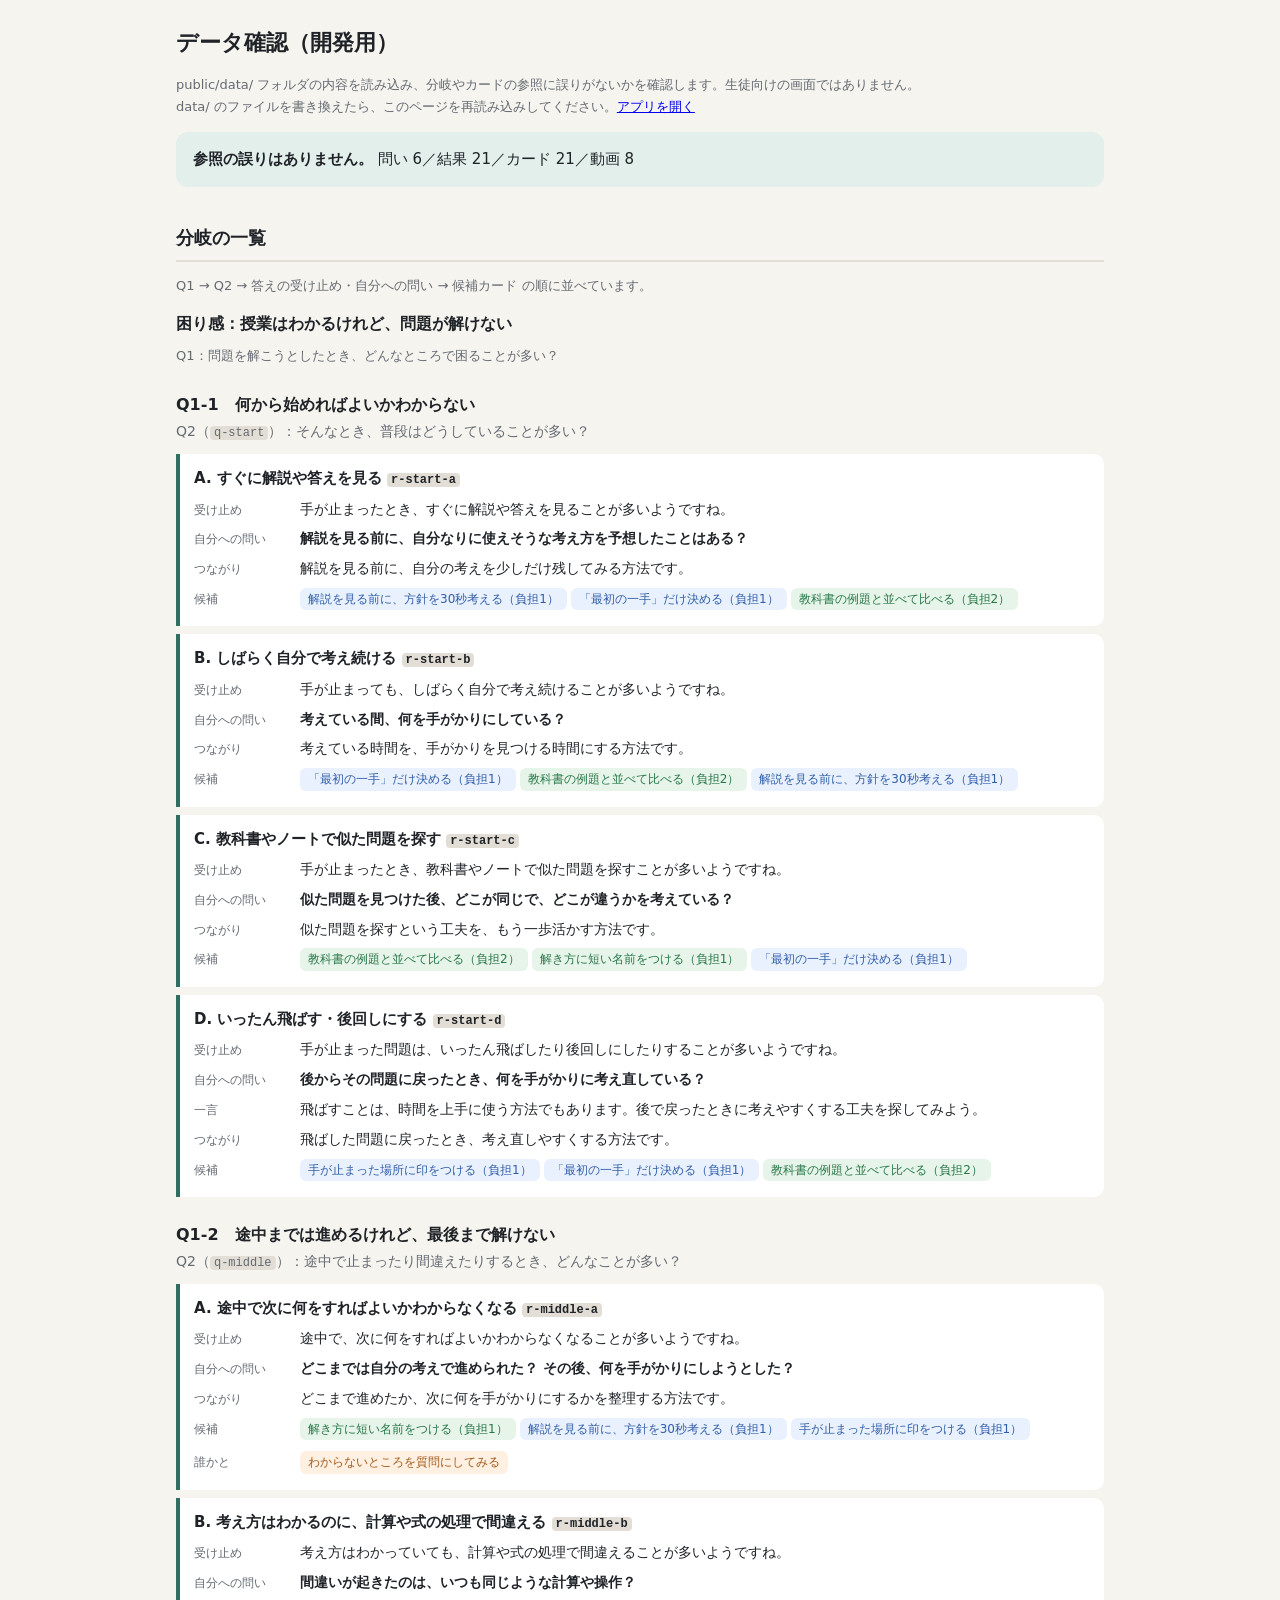
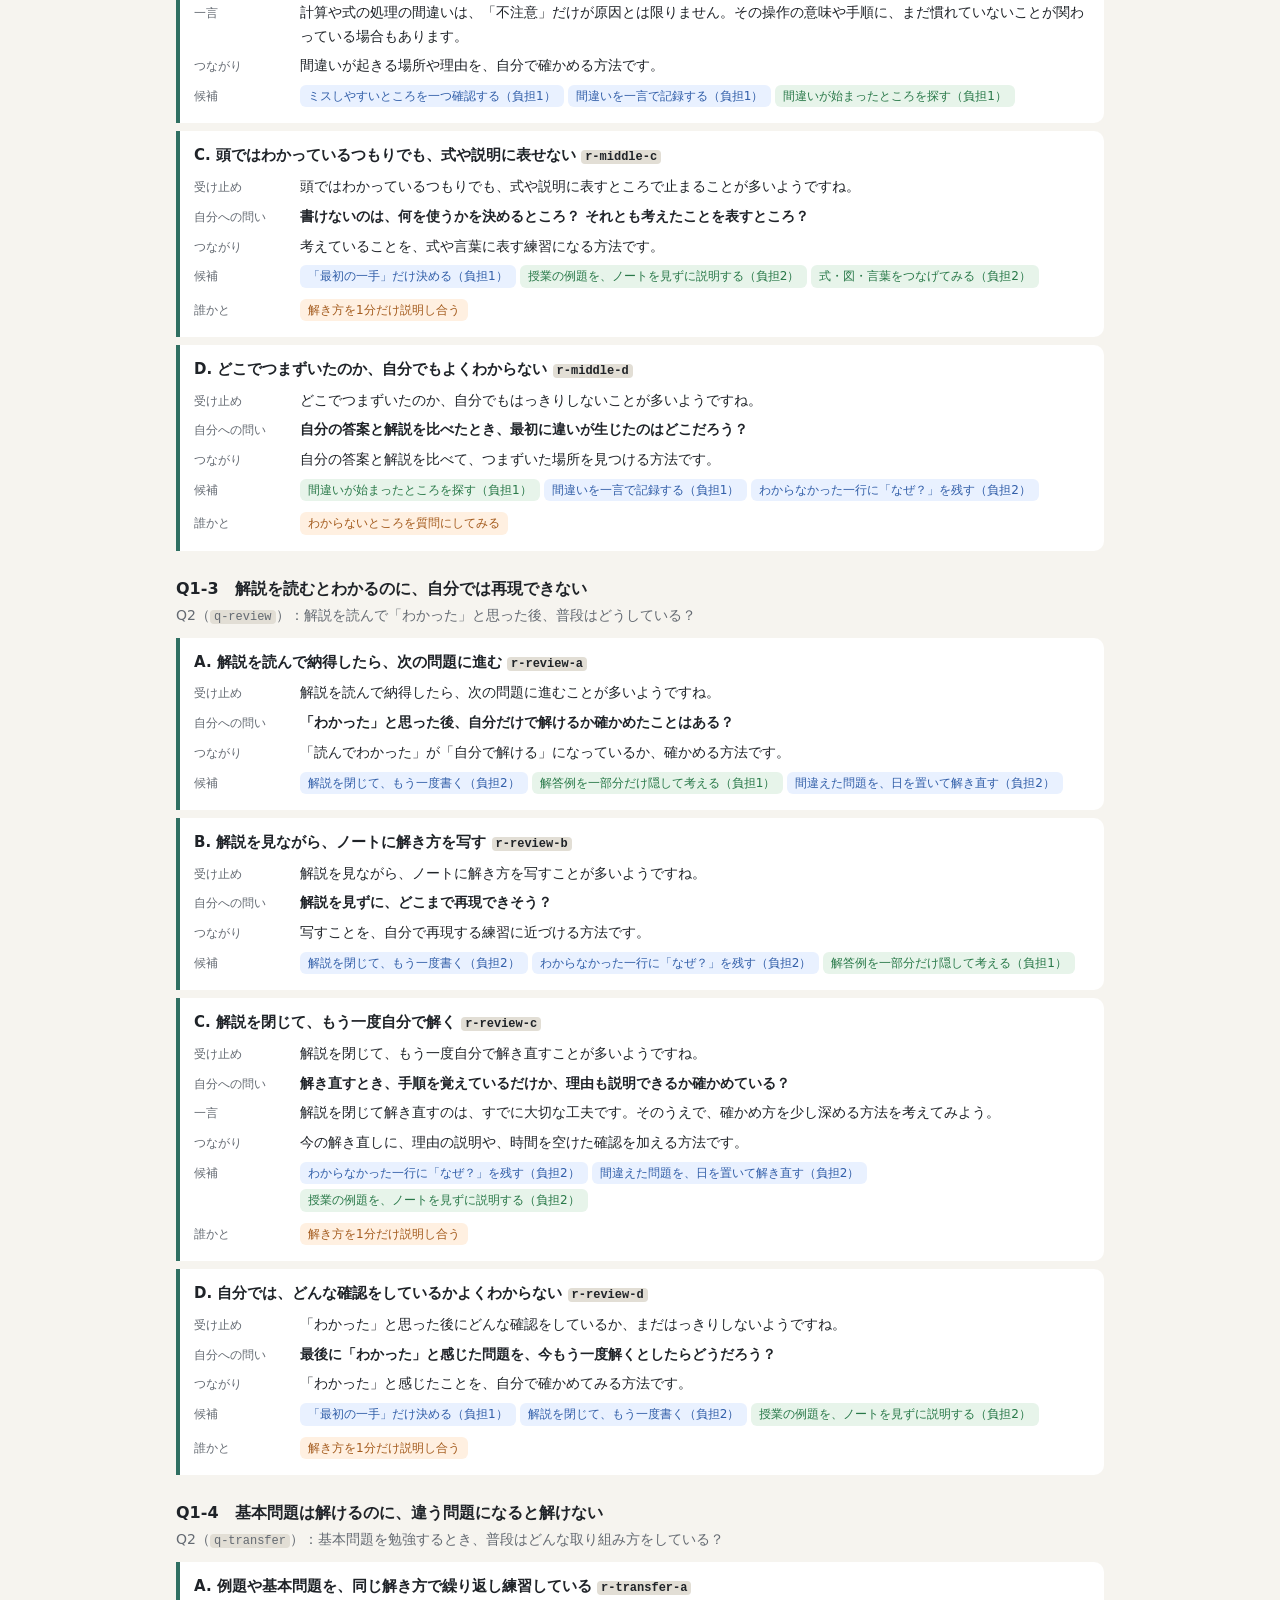
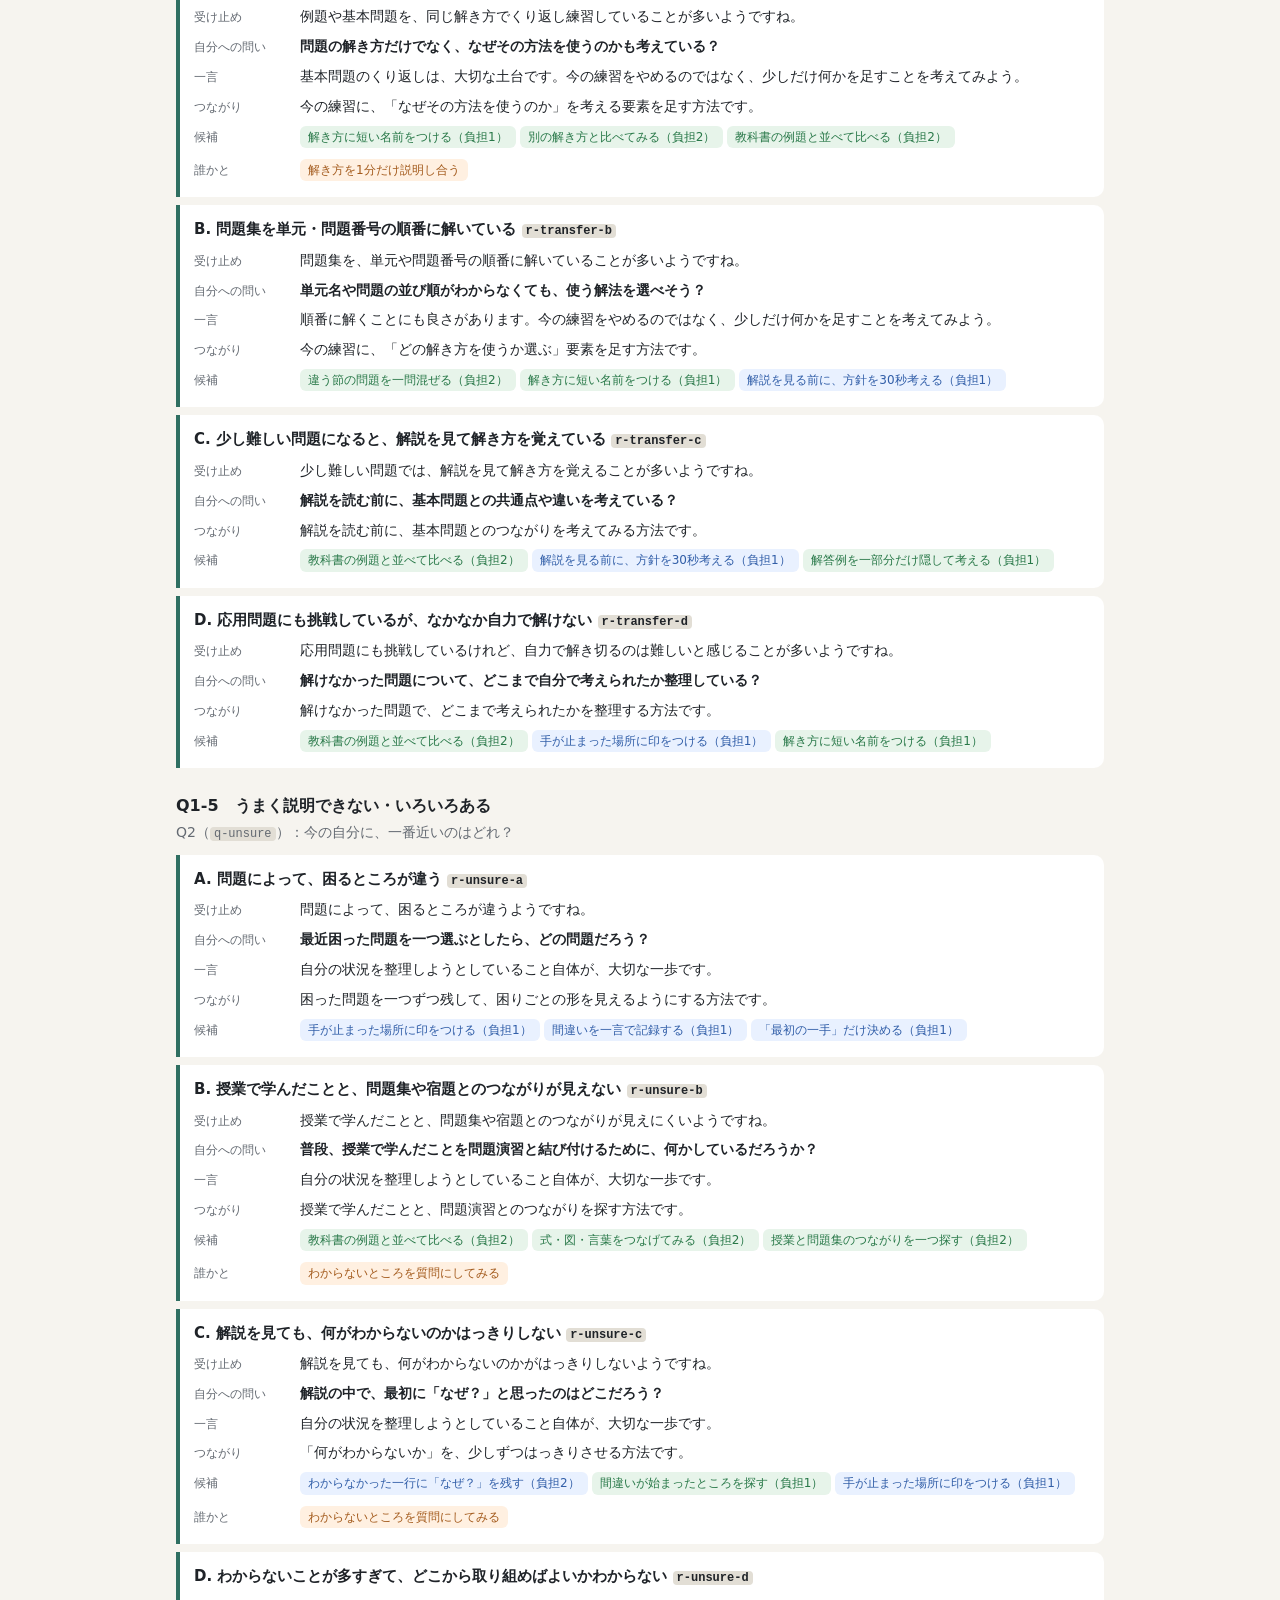
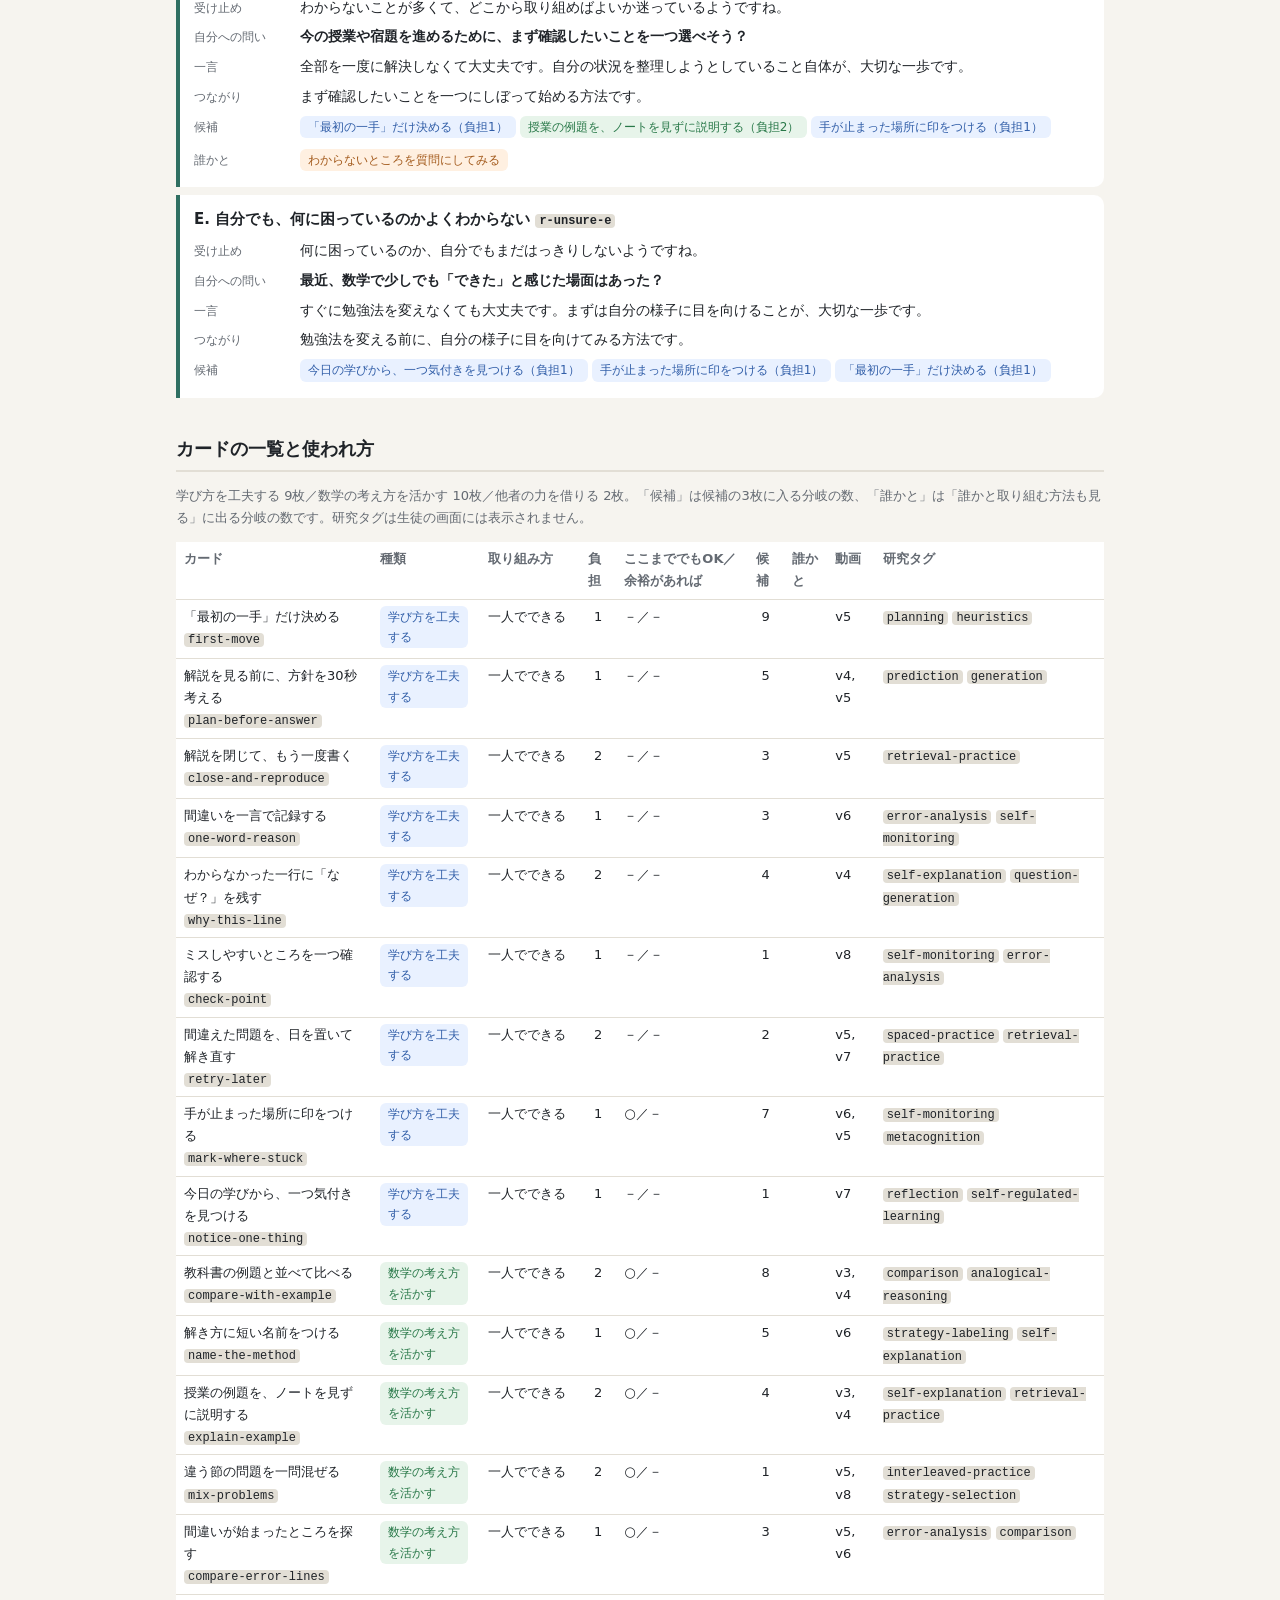
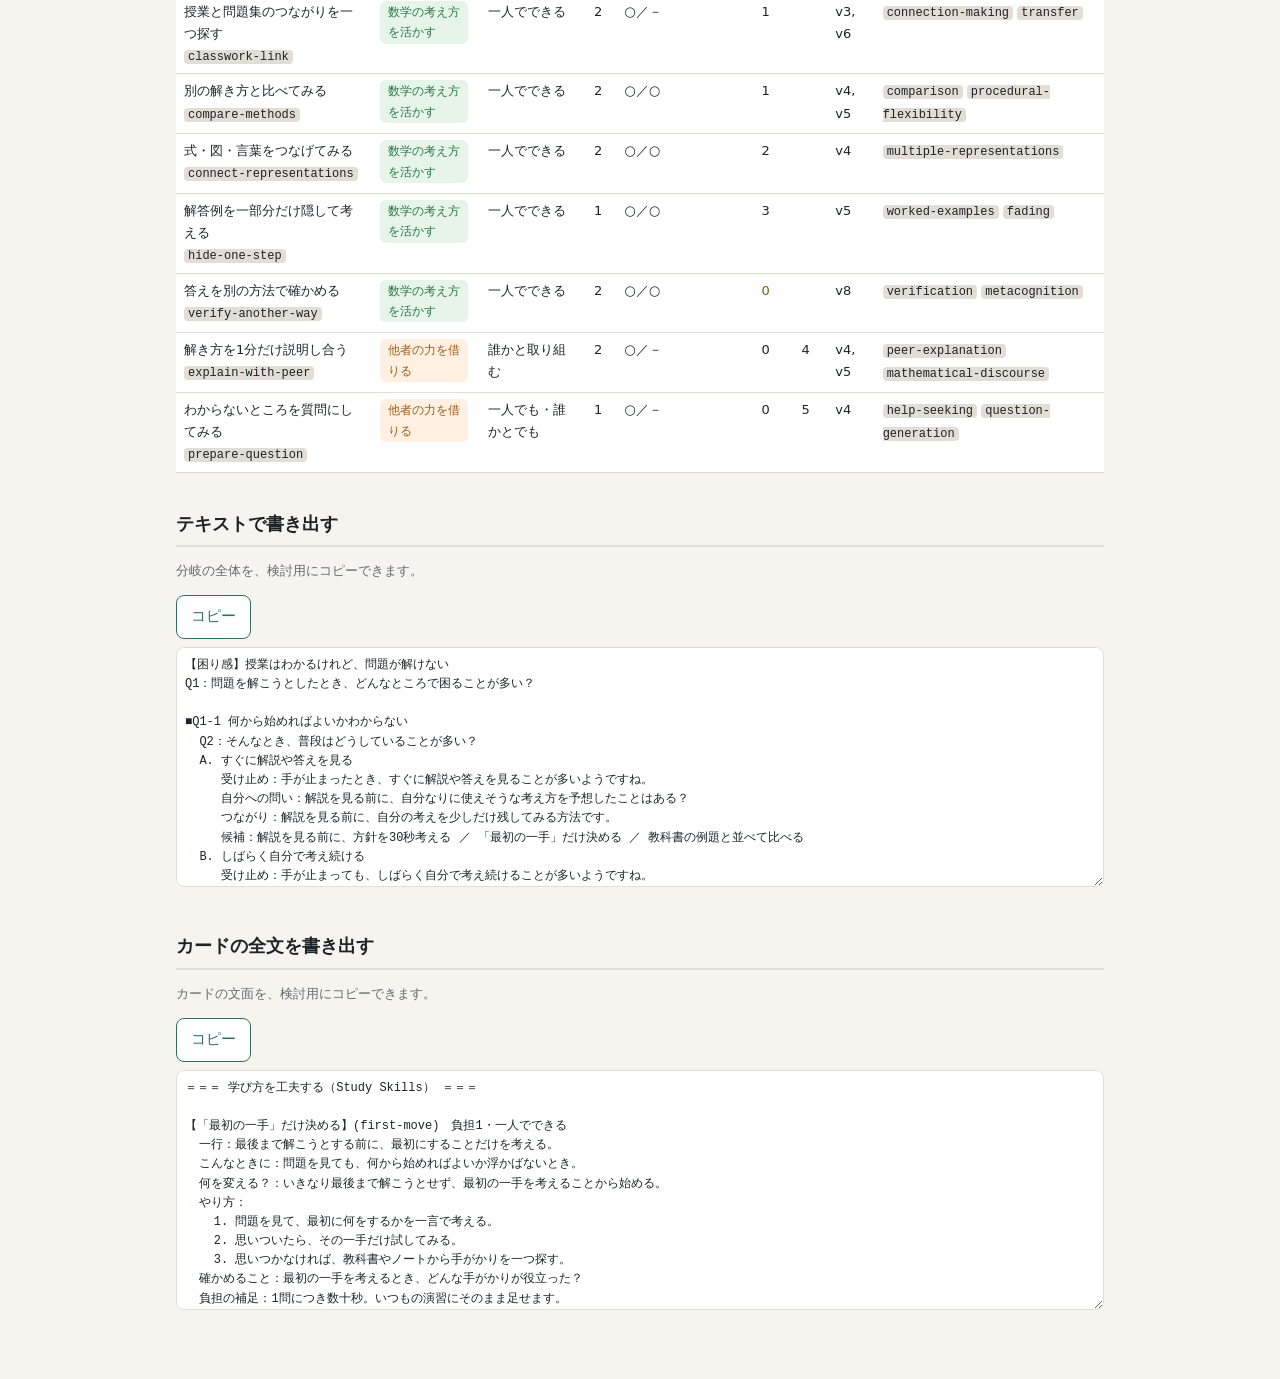
==== dev/check.html @ 9408d088 "Add files via upload" ====
<!doctype html>
<html lang="ja">
<head>
  <meta charset="utf-8">
  <meta name="viewport" content="width=device-width, initial-scale=1">
  <meta name="robots" content="noindex">
  <title>データ確認（開発用）</title>
  <style>
    :root { --bg:#f6f4ef; --surface:#fff; --ink:#1f2328; --muted:#646a72; --line:#e2ded5; --accent:#2f6f62; --soft:#e2efea; --bad:#b3261e; --badsoft:#fbe9e7; --warn:#8a5a00; --warnsoft:#fff4d6; }
    @media (prefers-color-scheme: dark) { :root { --bg:#15171a; --surface:#1f2226; --ink:#eceef0; --muted:#a3a9b1; --line:#33383e; --accent:#7cc2b0; --soft:#23352f; --bad:#ff8a80; --badsoft:#3a1f1d; --warn:#ffcc66; --warnsoft:#3a3220; } }
    * { box-sizing: border-box; }
    body { margin:0; background:var(--bg); color:var(--ink); font-family:"Hiragino Sans","Noto Sans JP","Yu Gothic UI",Meiryo,system-ui,sans-serif; line-height:1.7; font-size:15px; }
    main { max-width: 960px; margin: 0 auto; padding: 24px 16px 64px; }
    h1 { font-size: 22px; margin: 0 0 4px; }
    h2 { font-size: 18px; margin: 36px 0 12px; padding-bottom: 6px; border-bottom: 2px solid var(--line); }
    h3 { font-size: 16px; margin: 0 0 8px; }
    .muted { color: var(--muted); font-size: 13px; }
    .box { background:var(--surface); border:1px solid var(--line); border-radius:12px; padding:14px 16px; }
    .box + .box { margin-top: 10px; }
    .ok { background:var(--soft); border-color:transparent; }
    .err { background:var(--badsoft); border-color:transparent; color:var(--bad); }
    .warn { background:var(--warnsoft); border-color:transparent; color:var(--warn); }
    ul.plain { margin:4px 0 0; padding-left: 1.2em; }
    .q1 { margin-top: 24px; }
    .q1 > .label { font-weight:700; font-size: 16px; }
    .q2text { margin: 2px 0 10px; color: var(--muted); font-size: 14px; }
    .branch { display:grid; grid-template-columns: 1fr; gap: 6px; padding: 12px 14px; border-left: 4px solid var(--accent); background:var(--surface); border-radius: 0 10px 10px 0; }
    .branch + .branch { margin-top: 8px; }
    .branch .opt { font-weight: 700; }
    .branch .row { display:flex; gap:10px; font-size:14px; }
    .branch .k { flex:none; width: 6.5em; color: var(--muted); font-size: 12px; padding-top: 2px; }
    .chip { display:inline-block; font-size:12px; padding:1px 8px; margin:0 4px 4px 0; border-radius:6px; background:var(--soft); color:var(--accent); }
    .chip.bad { background:var(--badsoft); color:var(--bad); }
    .chip.cat-study { background:#E9F1FF; color:#315EA8; } .chip.cat-math { background:#E7F4EA; color:#287848; } .chip.cat-others { background:#FFF0E1; color:#A35A1C; }
    @media (prefers-color-scheme: dark) { .chip.cat-study { background:#1E2733; color:#8FB6F2; } .chip.cat-math { background:#1C2B22; color:#86CFA0; } .chip.cat-others { background:#33261B; color:#EFAA6E; } }
    code { font-size: 12px; background: var(--line); padding: 0 4px; border-radius: 4px; }
    table { width:100%; border-collapse: collapse; font-size: 13px; background:var(--surface); }
    th, td { border-bottom:1px solid var(--line); padding:6px 8px; text-align:left; vertical-align: top; }
    th { color: var(--muted); font-weight: 700; }
    td.n { text-align: center; }
    button { font: inherit; padding: 8px 14px; border-radius: 8px; border: 1px solid var(--accent); background: var(--surface); color: var(--accent); cursor: pointer; }
    textarea { width:100%; height: 240px; font: 12px/1.6 ui-monospace, Menlo, monospace; margin-top: 8px; background:var(--surface); color:var(--ink); border:1px solid var(--line); border-radius:8px; padding:8px; }
    @media (min-width: 720px) { .branch .k { width: 8em; } }
  </style>
</head>
<body>
<main>
  <h1>データ確認（開発用）</h1>
  <p class="muted">public/data/ フォルダの内容を読み込み、分岐やカードの参照に誤りがないかを確認します。生徒向けの画面ではありません。<br>
  data/ のファイルを書き換えたら、このページを再読み込みしてください。<a href="../public/">アプリを開く</a></p>

  <div id="out"><div class="box err">データを読み込めませんでした。data/ のファイルに書き間違い（カンマや " の抜けなど）がある可能性があります。</div></div>
</main>

<script>
  // データの書き間違いでスクリプトが止まったときに、どのファイルかを表示する
  window.__loadErrors = [];
  window.addEventListener("error", e => { window.__loadErrors.push((e.filename || "").split("/").pop() + " の " + e.lineno + " 行目付近：" + e.message); });
</script>
<script src="../public/data/config.js"></script>
<script src="../public/data/videos.js"></script>
<script src="../public/data/cards.js"></script>
<script src="../public/data/navi.js"></script>
<script src="../public/data/reflect.js"></script>
<script>
(function () {
  const out = document.getElementById("out");
  const esc = s => String(s == null ? "" : s).replace(/[&<>"']/g, c => ({ "&":"&amp;","<":"&lt;",">":"&gt;",'"':"&quot;","'":"&#39;" }[c]));

  const files = [["config.js", "APP_CONFIG"], ["videos.js", "VIDEOS"], ["cards.js", "CARDS"], ["navi.js", "NAVI"], ["reflect.js", "REFLECT"]];
  const missing = files.filter(([, g]) => !window[g]).map(([f]) => f);
  if (missing.length) {
    const detail = window.__loadErrors.filter(m => !/^ の 0 行目|Script error/.test(m));
    out.innerHTML = `<div class="box err"><b>データを読み込めませんでした。</b><ul class="plain">${
      missing.map(f => `<li>data/${esc(f)} に書き間違いがあります。</li>`).join("")}${
      detail.map(m => `<li>${esc(m)}</li>`).join("")}</ul>
      <p style="margin:8px 0 0">カンマ（,）や引用符（"）の抜け・重複がないか確認してください。</p></div>`;
    return;
  }

  const N = window.NAVI, C = window.CARDS, V = window.VIDEOS, CFG = window.APP_CONFIG || {};
  const CATS = CFG.categories || {}, MODES = CFG.modes || {};
  const cardIds = new Set(C.map(c => c.id));
  const videoIds = new Set(V.map(v => v.id));
  const cardById = id => C.find(c => c.id === id);
  const errors = [], warns = [];
  const used = {}, usedOthers = {};
  C.forEach(c => used[c.id] = 0);

  // カード
  const seen = new Set();
  const required = ["id", "type", "title", "catch", "when", "what", "steps", "burden", "burdenNote", "check"];
  C.forEach((c, i) => {
    if (seen.has(c.id)) errors.push(`cards.js：id「${c.id}」が重複しています。`);
    seen.add(c.id);
    required.forEach(k => { if (c[k] == null || c[k] === "" || (Array.isArray(c[k]) && !c[k].length)) errors.push(`cards.js：「${c.id || (i + 1) + "枚目"}」に ${k} がありません。`); });
    if (![1, 2, 3].includes(c.burden)) errors.push(`cards.js：「${c.id}」の burden は 1・2・3 のどれかにしてください。`);
    if (!["change", "start"].includes(c.type)) errors.push(`cards.js：「${c.id}」の type は "change" か "start" にしてください。`);
    (c.videos || []).forEach(v => { if (!videoIds.has(v)) errors.push(`cards.js：「${c.id}」の動画「${v}」が videos.js にありません。`); });
    if (c.category == null) warns.push(`cards.js：「${c.id}」に category がありません（種類の色・アイコンなしで表示されます）。`);
    else if (!CATS[c.category]) errors.push(`cards.js：「${c.id}」の category「${c.category}」は、"${Object.keys(CATS).join('" / "')}" のどれかにしてください。`);
    if (c.mode != null && !MODES[c.mode]) errors.push(`cards.js：「${c.id}」の mode「${c.mode}」は、"${Object.keys(MODES).join('" / "')}" のどれかにしてください。`);
    if (c.category === "math" && !c.easyStart) warns.push(`cards.js：「${c.id}」（数学の考え方を活かす）に easyStart（ここまででもOK）がありません。`);
    if (c.category === "others" && c.mode === "solo") warns.push(`cards.js：「${c.id}」は「他者の力を借りる」ですが、mode が "solo" です。`);
    if (c.researchTags != null && !Array.isArray(c.researchTags)) errors.push(`cards.js：「${c.id}」の researchTags は ["...", "..."] の形で書いてください。`);
  });

  // 困り感・問い・結果
  N.concerns.forEach(c => {
    if (c.available && !N.questions[c.start]) errors.push(`navi.js：困り感「${c.label}」の start「${c.start}」という問いがありません。`);
  });
  const reached = new Set();
  Object.entries(N.questions).forEach(([qid, q]) => {
    if (!q.text) errors.push(`navi.js：問い「${qid}」に text がありません。`);
    q.options.forEach((o, i) => {
      if (!o.goto && !o.result) errors.push(`navi.js：問い「${qid}」の${i + 1}番目の選択肢に goto も result もありません。`);
      if (o.goto && !N.questions[o.goto]) errors.push(`navi.js：問い「${qid}」の「${o.label}」の行き先「${o.goto}」という問いがありません。`);
      if (o.result && !N.results[o.result]) errors.push(`navi.js：問い「${qid}」の「${o.label}」の結果「${o.result}」がありません。`);
      if (o.goto) reached.add("q:" + o.goto);
      if (o.result) reached.add("r:" + o.result);
    });
  });
  Object.entries(N.results).forEach(([rid, r]) => {
    if (!r.ask) errors.push(`navi.js：結果「${rid}」に自分への問い（ask）がありません。`);
    if (!r.echo) warns.push(`navi.js：結果「${rid}」に echo がありません（選んだ答えがそのまま表示されます）。`);
    const ids = (r.cards || []).map(c => typeof c === "string" ? c : c && c.id);
    if (ids.length < 2 || ids.length > 3) warns.push(`navi.js：結果「${rid}」の候補カードが ${ids.length} 枚です（2〜3枚を想定）。`);
    if (new Set(ids).size !== ids.length) warns.push(`navi.js：結果「${rid}」で同じカードが重複しています。`);
    ids.forEach(id => {
      if (!cardIds.has(id)) errors.push(`navi.js：結果「${rid}」のカード「${id}」が cards.js にありません。`);
      else { used[id]++; if (cardById(id).mode === "withOthers") warns.push(`navi.js：結果「${rid}」の候補に「誰かと取り組む」カード「${id}」があります（others に書くことを想定）。`); }
    });
    (r.others || []).forEach(id => {
      if (!cardIds.has(id)) errors.push(`navi.js：結果「${rid}」の others「${id}」が cards.js にありません。`);
      else { usedOthers[id] = (usedOthers[id] || 0) + 1; if (ids.includes(id)) warns.push(`navi.js：結果「${rid}」で「${id}」が cards と others の両方にあります。`); }
    });
    if (!reached.has("r:" + rid)) warns.push(`navi.js：結果「${rid}」は、どの選択肢からも使われていません。`);
  });
  Object.keys(N.questions).forEach(qid => {
    const isStart = N.concerns.some(c => c.start === qid);
    if (!isStart && !reached.has("q:" + qid)) warns.push(`navi.js：問い「${qid}」は、どこからも進めません。`);
  });

  // 表示
  let html = "";
  html += errors.length
    ? `<div class="box err"><b>修正が必要な点（${errors.length}件）</b><ul class="plain">${errors.map(e => `<li>${esc(e)}</li>`).join("")}</ul></div>`
    : `<div class="box ok"><b>参照の誤りはありません。</b> 問い ${Object.keys(N.questions).length}／結果 ${Object.keys(N.results).length}／カード ${C.length}／動画 ${V.length}</div>`;
  if (warns.length) html += `<div class="box warn"><b>確認したほうがよい点（${warns.length}件）</b><ul class="plain">${warns.map(e => `<li>${esc(e)}</li>`).join("")}</ul></div>`;

  // 分岐一覧
  html += `<h2>分岐の一覧</h2><p class="muted">Q1 → Q2 → 答えの受け止め・自分への問い → 候補カード の順に並べています。</p>`;
  N.concerns.filter(c => c.available).forEach(con => {
    const q1 = N.questions[con.start];
    if (!q1) return;
    html += `<h3>困り感：${esc(con.label)}</h3><div class="muted">Q1：${esc(q1.text)}</div>`;
    q1.options.forEach((o1, i1) => {
      const q2 = o1.goto ? N.questions[o1.goto] : null;
      html += `<div class="q1"><div class="label">Q1-${i1 + 1}　${esc(o1.label)}</div>`;
      if (q2) {
        html += `<div class="q2text">Q2（<code>${esc(o1.goto)}</code>）：${esc(q2.text)}</div>`;
        q2.options.forEach((o2, i2) => html += branchHtml(`${"ABCDEFGH"[i2]}. ${o2.label}`, o2.result));
      } else if (o1.result) {
        html += branchHtml("（Q1から直接）", o1.result);
      }
      html += `</div>`;
    });
  });

  function branchHtml(label, rid) {
    const r = N.results[rid];
    if (!r) return `<div class="branch"><div class="opt">${esc(label)}</div><div class="row"><span class="chip bad">結果「${esc(rid)}」なし</span></div></div>`;
    const ids = (r.cards || []).map(c => typeof c === "string" ? c : c && c.id);
    return `<div class="branch">
      <div class="opt">${esc(label)} <code>${esc(rid)}</code></div>
      <div class="row"><span class="k">受け止め</span><span>${esc(r.echo || "")}</span></div>
      <div class="row"><span class="k">自分への問い</span><span><b>${esc(r.ask || "")}</b></span></div>
      ${r.encourage ? `<div class="row"><span class="k">一言</span><span>${esc(r.encourage)}</span></div>` : ""}
      <div class="row"><span class="k">つながり</span><span>${esc(r.lead || "")}</span></div>
      <div class="row"><span class="k">候補</span><span>${ids.map(id => {
        const c = cardById(id);
        return c ? `<span class="chip cat-${esc(c.category || "")}">${esc(c.title)}（負担${c.burden}）</span>` : `<span class="chip bad">${esc(id)}：なし</span>`;
      }).join("")}</span></div>
      ${(r.others || []).length ? `<div class="row"><span class="k">誰かと</span><span>${r.others.map(id => {
        const c = cardById(id);
        return c ? `<span class="chip cat-${esc(c.category || "")}">${esc(c.title)}</span>` : `<span class="chip bad">${esc(id)}：なし</span>`;
      }).join("")}</span></div>` : ""}
    </div>`;
  }

  // カードの使われ方
  const counts = Object.keys(CATS).map(k => `${esc(CATS[k].label)} ${C.filter(c => c.category === k).length}枚`).join("／");
  html += `<h2>カードの一覧と使われ方</h2><p class="muted">${counts}。「候補」は候補の3枚に入る分岐の数、「誰かと」は「誰かと取り組む方法も見る」に出る分岐の数です。研究タグは生徒の画面には表示されません。</p>
    <div style="overflow-x:auto"><table><thead><tr><th>カード</th><th>種類</th><th>取り組み方</th><th>負担</th><th>ここまででもOK／余裕があれば</th><th>候補</th><th>誰かと</th><th>動画</th><th>研究タグ</th></tr></thead><tbody>${
      C.map(c => `<tr><td>${esc(c.title)}<br><code>${esc(c.id)}</code></td><td><span class="chip cat-${esc(c.category || "")}">${esc(CATS[c.category] ? CATS[c.category].label : "（なし）")}</span></td><td>${esc(MODES[c.mode] || "")}</td><td class="n">${c.burden}</td><td>${c.easyStart ? "○" : "－"}／${c.extension ? "○" : "－"}</td><td class="n">${used[c.id] || (usedOthers[c.id] ? 0 : `<span style="color:var(--warn)">0</span>`)}</td><td class="n">${usedOthers[c.id] || ""}</td><td>${(c.videos || []).map(v => esc(v)).join(", ")}</td><td>${(c.researchTags || []).map(t => `<code>${esc(t)}</code>`).join(" ")}</td></tr>`).join("")
    }</tbody></table></div>`;

  // テキスト書き出し（ChatGPT などに貼る用）
  let text = "";
  N.concerns.filter(c => c.available).forEach(con => {
    const q1 = N.questions[con.start]; if (!q1) return;
    text += `【困り感】${con.label}\nQ1：${q1.text}\n`;
    q1.options.forEach((o1, i1) => {
      const q2 = N.questions[o1.goto];
      text += `\n■Q1-${i1 + 1} ${o1.label}\n`;
      if (!q2) return;
      text += `  Q2：${q2.text}\n`;
      q2.options.forEach((o2, i2) => {
        const r = N.results[o2.result] || {};
        const ids = (r.cards || []).map(c => typeof c === "string" ? c : c && c.id);
        text += `  ${"ABCDEFGH"[i2]}. ${o2.label}\n     受け止め：${r.echo || ""}\n     自分への問い：${r.ask || ""}\n${r.encourage ? `     一言：${r.encourage}\n` : ""}     つながり：${r.lead || ""}\n     候補：${ids.map(id => (cardById(id) || { title: id + "（なし）" }).title).join(" ／ ")}\n${(r.others || []).length ? `     誰かと：${r.others.map(id => (cardById(id) || { title: id + "（なし）" }).title).join(" ／ ")}\n` : ""}`;
      });
    });
  });
  html += `<h2>テキストで書き出す</h2><p class="muted">分岐の全体を、検討用にコピーできます。</p>
    <button id="copy">コピー</button><textarea id="txt" readonly>${esc(text)}</textarea>`;

  // カードの全文（文面の検討用）
  let cardText = "";
  Object.keys(CATS).concat([""]).forEach(k => {
    const list = C.filter(c => (k ? c.category === k : !CATS[c.category]));
    if (!list.length) return;
    cardText += `\n＝＝＝ ${k ? CATS[k].label + "（" + CATS[k].en + "）" : "種類なし"} ＝＝＝\n`;
    list.forEach(c => {
      cardText += `\n【${c.title}】(${c.id})　負担${c.burden}・${MODES[c.mode] || ""}\n`
        + `  一行：${c.catch}\n  こんなときに：${c.when}\n  何を変える？：${c.what}\n`
        + `  やり方：\n${(c.steps || []).map((x, i) => `    ${i + 1}. ${x}`).join("\n")}\n`
        + (c.note ? `  補足：${c.note}\n` : "")
        + (c.easyStart ? `  ここまででもOK：${c.easyStart}\n` : "")
        + (c.extension ? `  余裕があれば：${c.extension}\n` : "")
        + `  確かめること：${c.check}\n  負担の補足：${c.burdenNote}\n`;
    });
  });
  html += `<h2>カードの全文を書き出す</h2><p class="muted">カードの文面を、検討用にコピーできます。</p>
    <button id="copy2">コピー</button><textarea id="txt2" readonly>${esc(cardText.trim())}</textarea>`;

  out.innerHTML = html;
  const copier = (btnId, taId) => document.getElementById(btnId).addEventListener("click", () => {
    const t = document.getElementById(taId); t.select();
    (navigator.clipboard ? navigator.clipboard.writeText(t.value) : Promise.reject()).then(
      () => document.getElementById(btnId).textContent = "コピーしました",
      () => { document.execCommand("copy"); document.getElementById(btnId).textContent = "コピーしました"; });
  });
  copier("copy", "txt");
  copier("copy2", "txt2");
})();
</script>
</body>
</html>
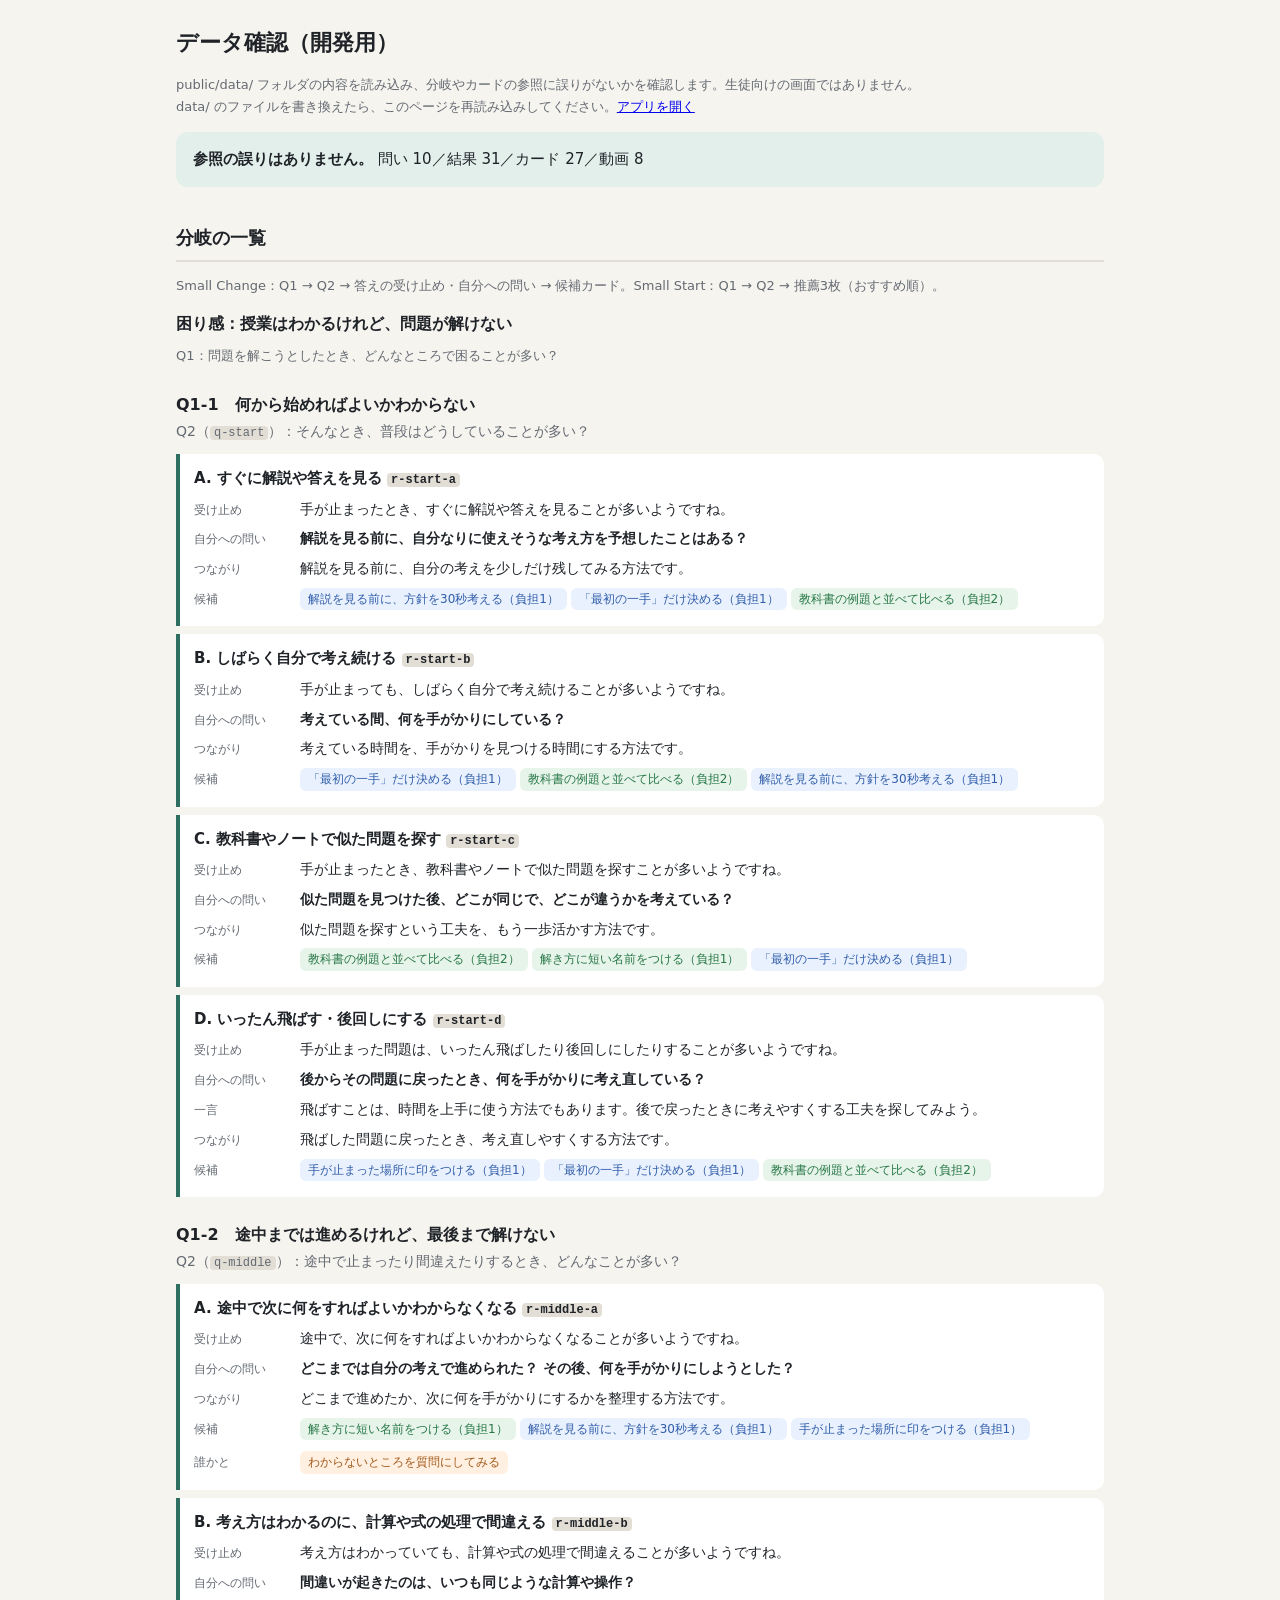
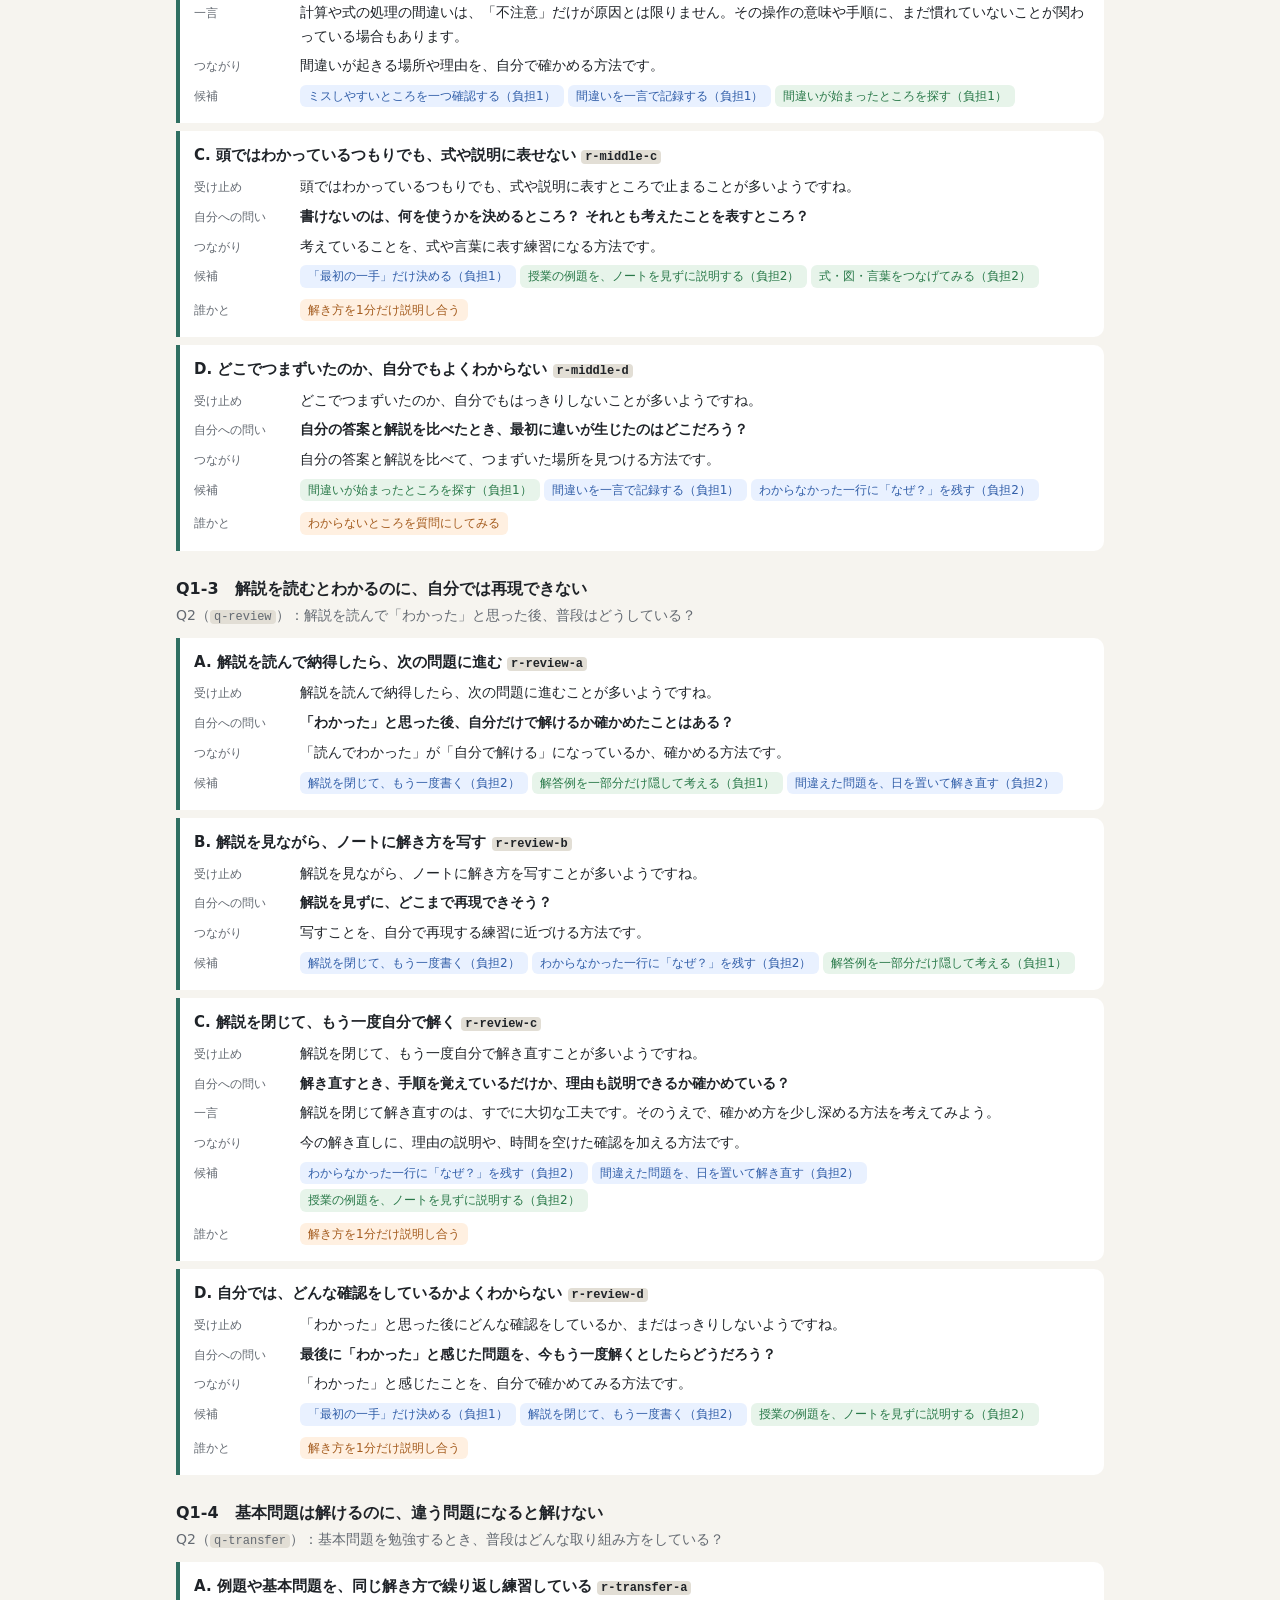
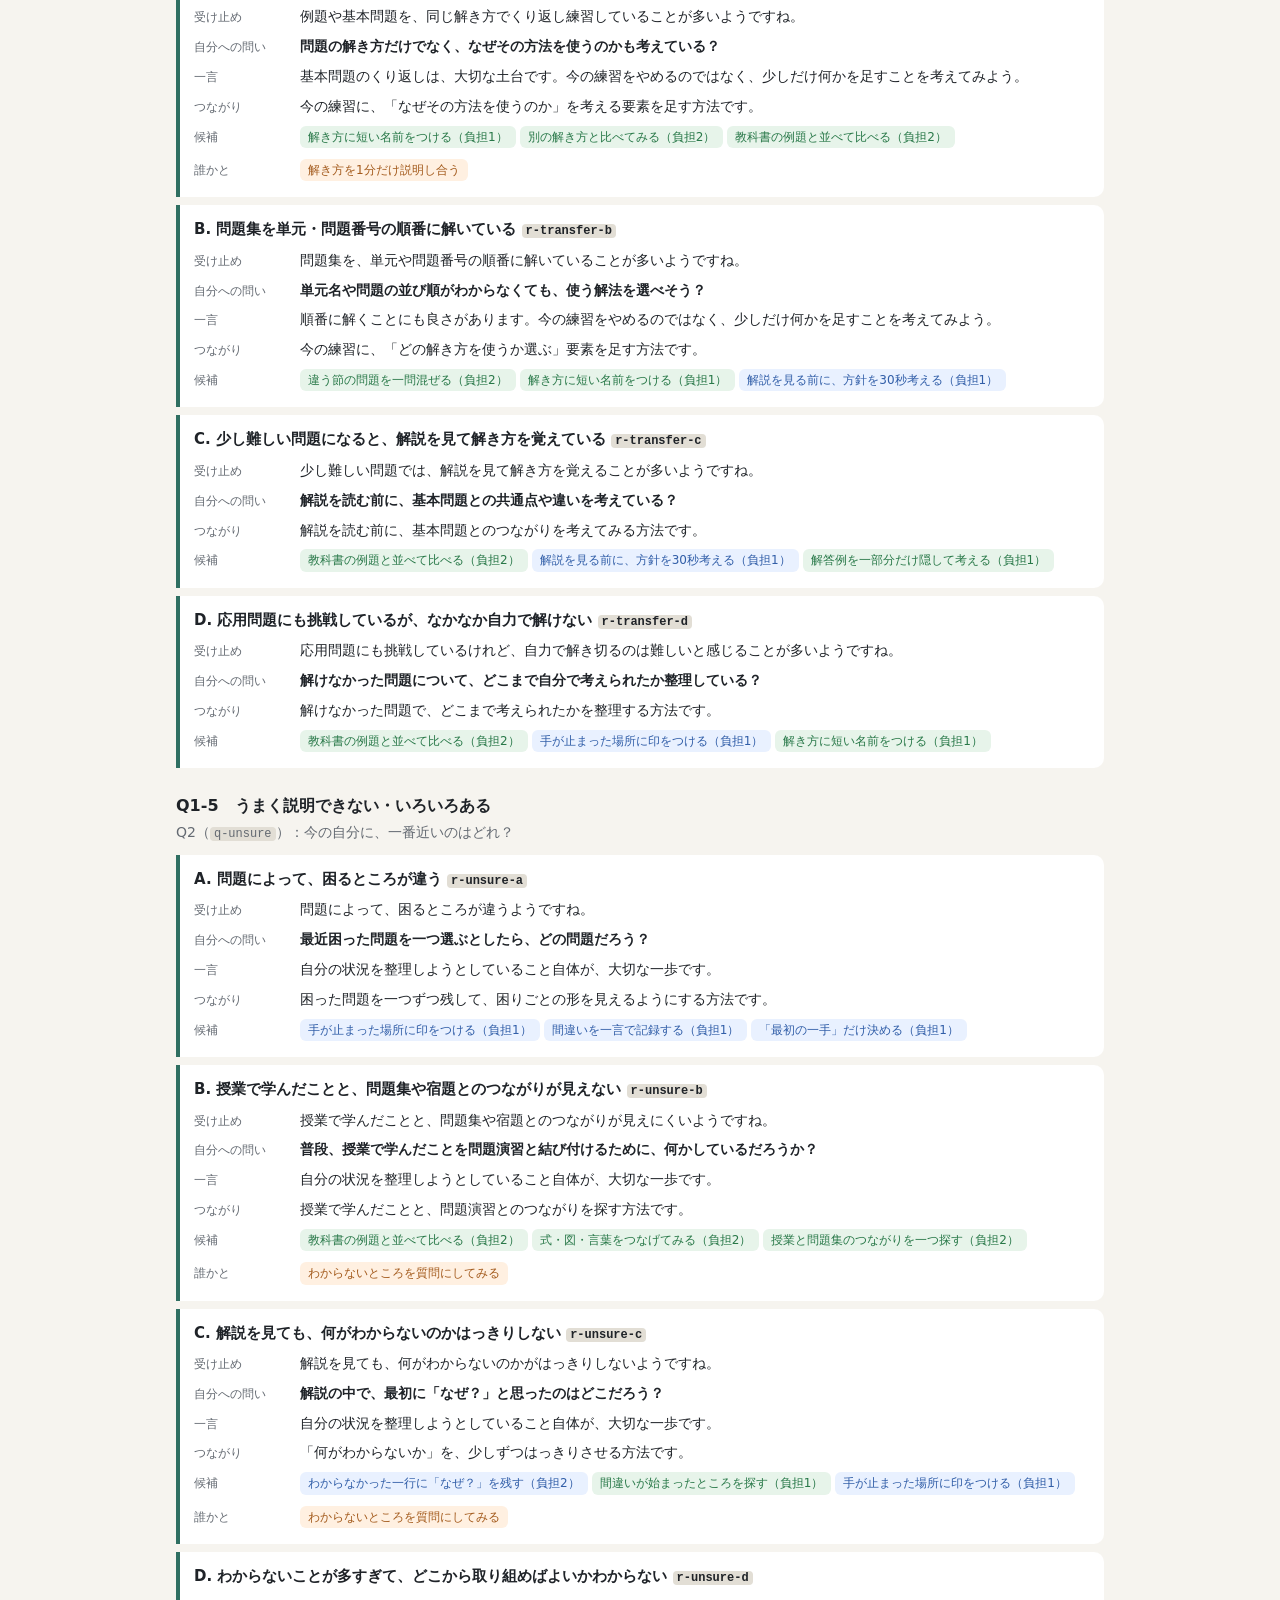
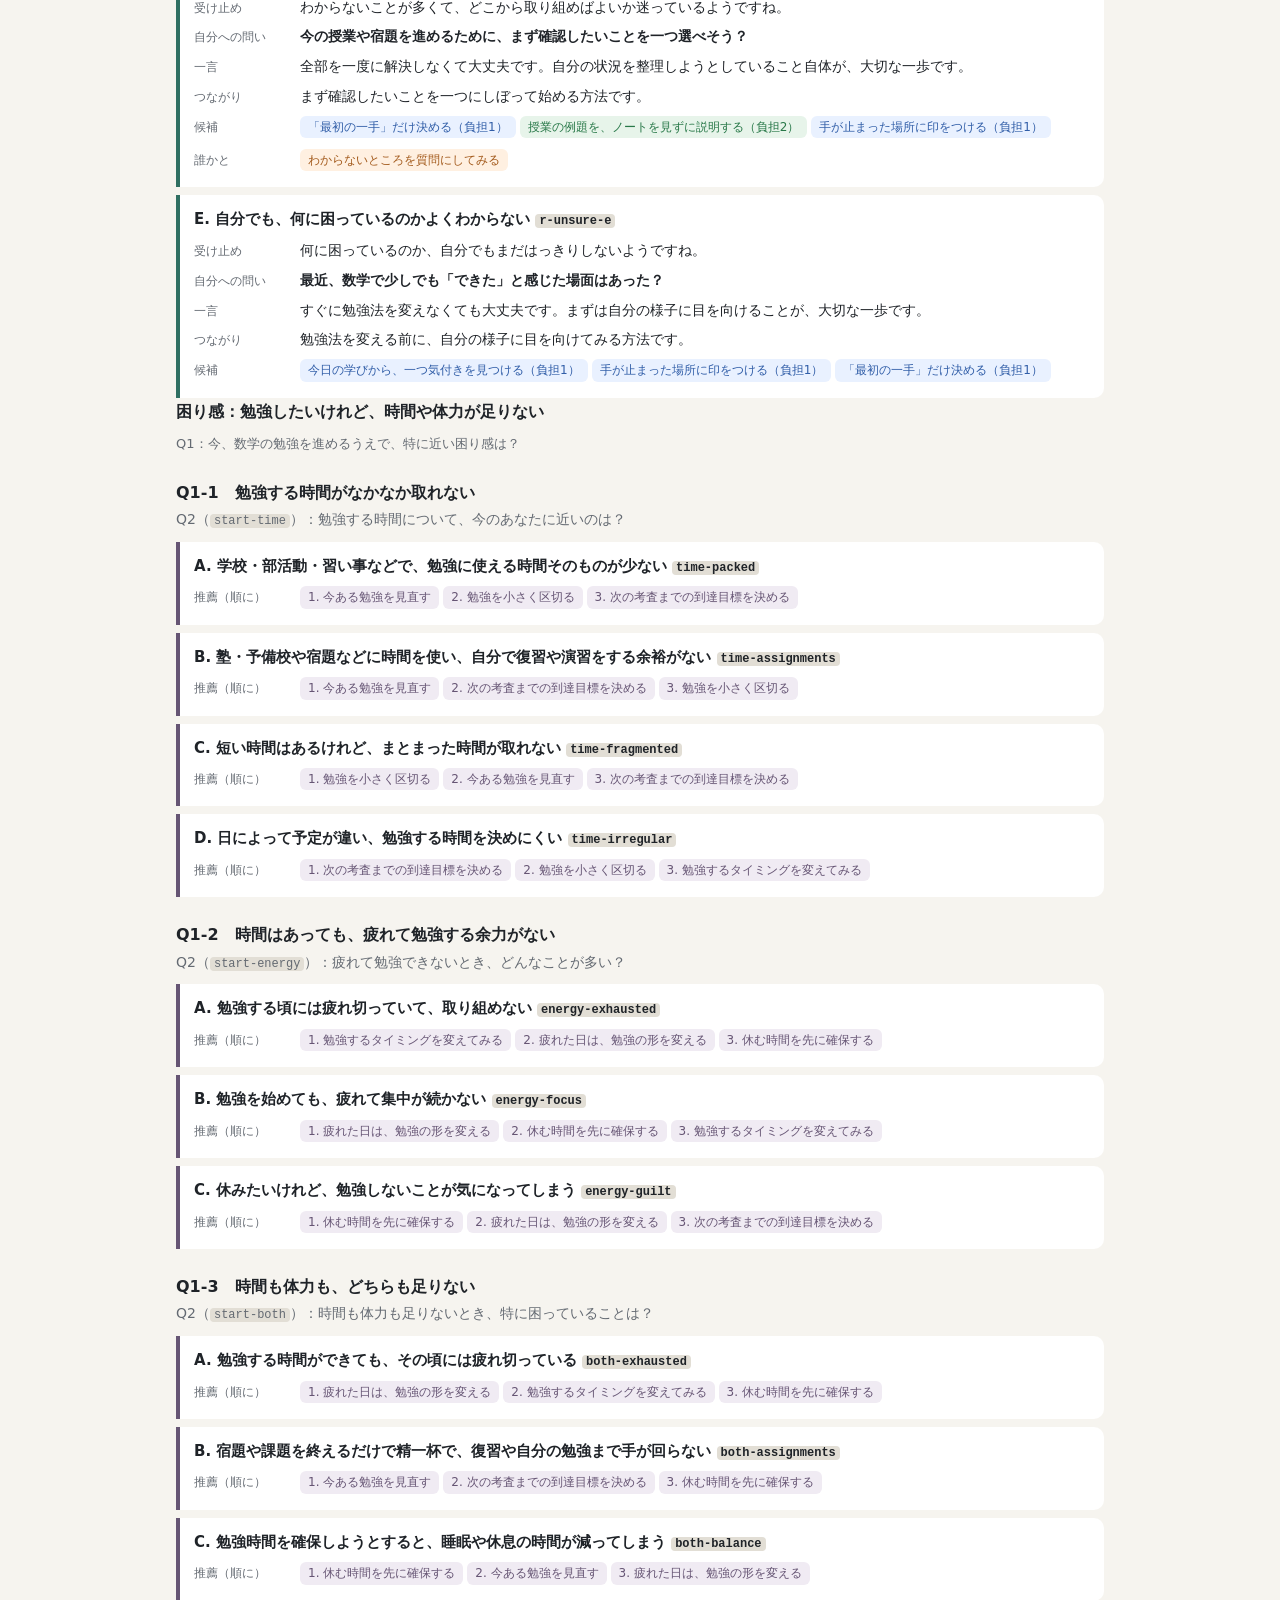
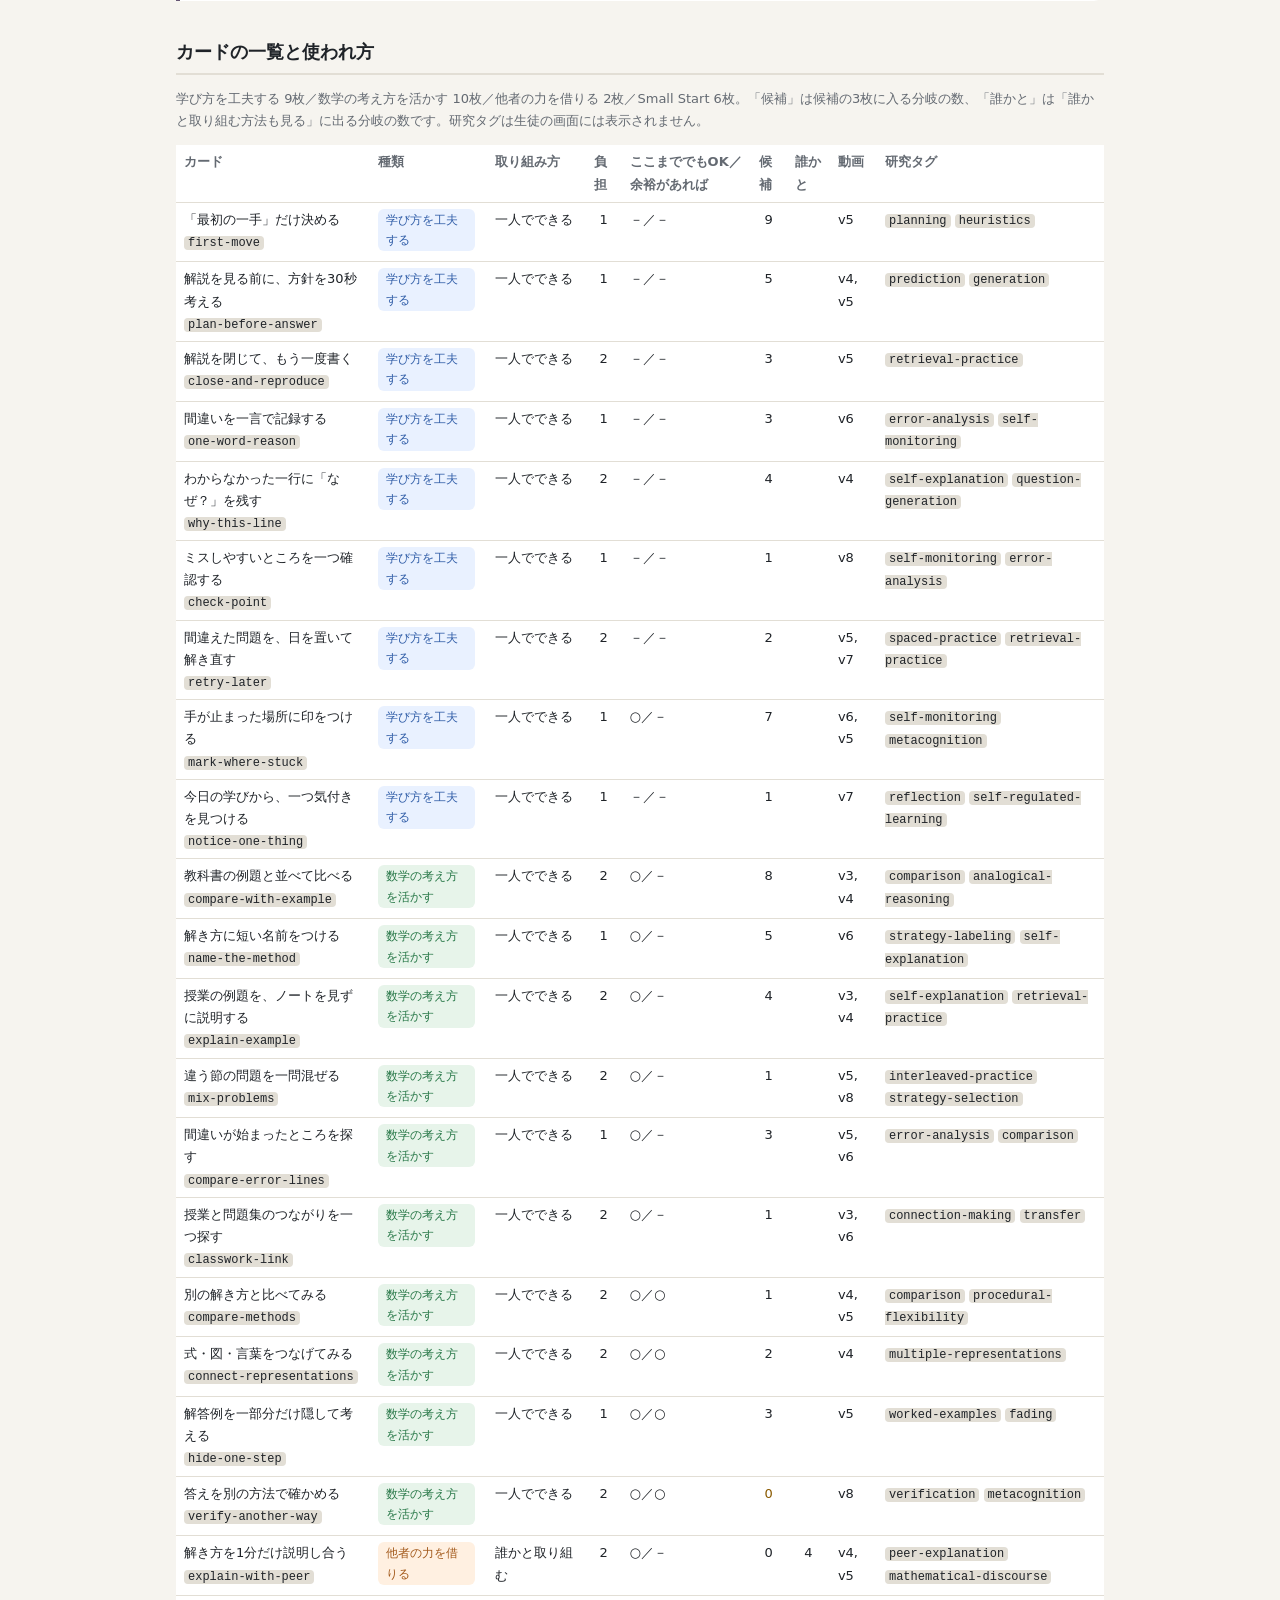
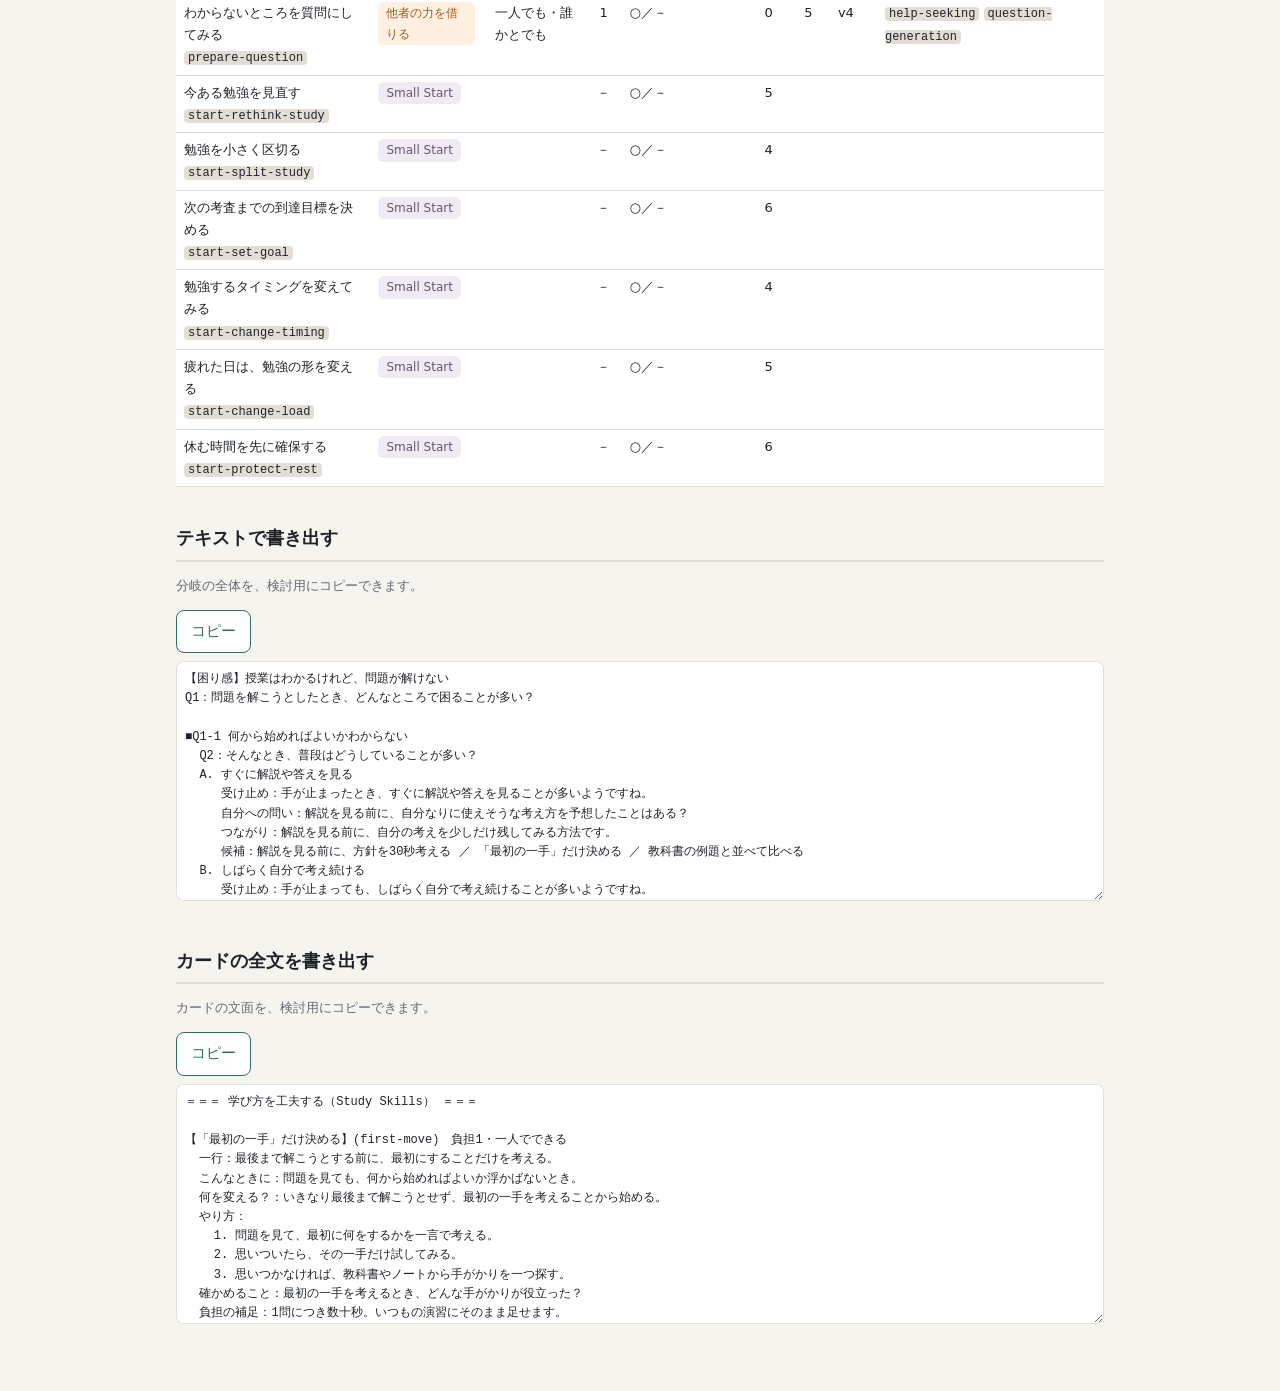
==== commit c194a4cf: "Add files via upload" ====
--- a/dev/check.html
+++ b/dev/check.html
@@ -31,6 +31,8 @@
     .branch .k { flex:none; width: 6.5em; color: var(--muted); font-size: 12px; padding-top: 2px; }
     .chip { display:inline-block; font-size:12px; padding:1px 8px; margin:0 4px 4px 0; border-radius:6px; background:var(--soft); color:var(--accent); }
     .chip.bad { background:var(--badsoft); color:var(--bad); }
+    .chip.cat-start { background:#F0EBF3; color:#665574; } .branch.start { border-left-color:#665574; }
+    @media (prefers-color-scheme: dark) { .chip.cat-start { background:#2F2836; color:#C9B6DA; } }
     .chip.cat-study { background:#E9F1FF; color:#315EA8; } .chip.cat-math { background:#E7F4EA; color:#287848; } .chip.cat-others { background:#FFF0E1; color:#A35A1C; }
     @media (prefers-color-scheme: dark) { .chip.cat-study { background:#1E2733; color:#8FB6F2; } .chip.cat-math { background:#1C2B22; color:#86CFA0; } .chip.cat-others { background:#33261B; color:#EFAA6E; } }
     code { font-size: 12px; background: var(--line); padding: 0 4px; border-radius: 4px; }
@@ -90,9 +92,16 @@
   // カード
   const seen = new Set();
   const required = ["id", "type", "title", "catch", "when", "what", "steps", "burden", "burdenNote", "check"];
+  const requiredStart = ["id", "type", "title", "catch", "when", "tryFirst", "easyStart", "rethink", "reflectQ"];
+  const isStartCard = c => c && c.type === "start";
   C.forEach((c, i) => {
     if (seen.has(c.id)) errors.push(`cards.js：id「${c.id}」が重複しています。`);
     seen.add(c.id);
+    if (isStartCard(c)) {   // Small Start カード
+      requiredStart.forEach(k => { if (c[k] == null || c[k] === "" || (Array.isArray(c[k]) && !c[k].length)) errors.push(`cards.js：Small Start「${c.id || (i + 1) + "枚目"}」に ${k} がありません。`); });
+      (c.videos || []).forEach(v => { if (!videoIds.has(v)) errors.push(`cards.js：「${c.id}」の動画「${v}」が videos.js にありません。`); });
+      return;
+    }
     required.forEach(k => { if (c[k] == null || c[k] === "" || (Array.isArray(c[k]) && !c[k].length)) errors.push(`cards.js：「${c.id || (i + 1) + "枚目"}」に ${k} がありません。`); });
     if (![1, 2, 3].includes(c.burden)) errors.push(`cards.js：「${c.id}」の burden は 1・2・3 のどれかにしてください。`);
     if (!["change", "start"].includes(c.type)) errors.push(`cards.js：「${c.id}」の type は "change" か "start" にしてください。`);
@@ -120,7 +129,24 @@
       if (o.result) reached.add("r:" + o.result);
     });
   });
+  // Small Start の分岐でたどり着く結果
+  const startResults = new Set();
+  N.concerns.filter(c => c.flow === "start" && c.available).forEach(con => {
+    const walk = (qid, depth) => { const q = N.questions[qid]; if (!q || depth > 5) return;
+      q.options.forEach(o => { if (o.result) startResults.add(o.result); if (o.goto) walk(o.goto, depth + 1); }); };
+    walk(con.start, 0);
+  });
   Object.entries(N.results).forEach(([rid, r]) => {
+    if (startResults.has(rid)) {
+      const ids = (r.cards || []).map(c => typeof c === "string" ? c : c && c.id);
+      if (ids.length !== 3) warns.push(`navi.js：Small Start の結果「${rid}」のカードが ${ids.length} 枚です（3枚を想定）。`);
+      if (new Set(ids).size !== ids.length) warns.push(`navi.js：結果「${rid}」で同じカードが重複しています。`);
+      ids.forEach(id => {
+        if (!cardIds.has(id)) errors.push(`navi.js：結果「${rid}」のカード「${id}」が cards.js にありません。`);
+        else { used[id]++; if (!isStartCard(cardById(id))) warns.push(`navi.js：Small Start の結果「${rid}」に Small Change のカード「${id}」があります。`); }
+      });
+      return;
+    }
     if (!r.ask) errors.push(`navi.js：結果「${rid}」に自分への問い（ask）がありません。`);
     if (!r.echo) warns.push(`navi.js：結果「${rid}」に echo がありません（選んだ答えがそのまま表示されます）。`);
     const ids = (r.cards || []).map(c => typeof c === "string" ? c : c && c.id);
@@ -128,7 +154,7 @@
     if (new Set(ids).size !== ids.length) warns.push(`navi.js：結果「${rid}」で同じカードが重複しています。`);
     ids.forEach(id => {
       if (!cardIds.has(id)) errors.push(`navi.js：結果「${rid}」のカード「${id}」が cards.js にありません。`);
-      else { used[id]++; if (cardById(id).mode === "withOthers") warns.push(`navi.js：結果「${rid}」の候補に「誰かと取り組む」カード「${id}」があります（others に書くことを想定）。`); }
+      else { used[id]++; if (isStartCard(cardById(id))) warns.push(`navi.js：Small Change の結果「${rid}」に Small Start のカード「${id}」があります。`); if (cardById(id).mode === "withOthers") warns.push(`navi.js：結果「${rid}」の候補に「誰かと取り組む」カード「${id}」があります（others に書くことを想定）。`); }
     });
     (r.others || []).forEach(id => {
       if (!cardIds.has(id)) errors.push(`navi.js：結果「${rid}」の others「${id}」が cards.js にありません。`);
@@ -149,7 +175,7 @@
   if (warns.length) html += `<div class="box warn"><b>確認したほうがよい点（${warns.length}件）</b><ul class="plain">${warns.map(e => `<li>${esc(e)}</li>`).join("")}</ul></div>`;
 
   // 分岐一覧
-  html += `<h2>分岐の一覧</h2><p class="muted">Q1 → Q2 → 答えの受け止め・自分への問い → 候補カード の順に並べています。</p>`;
+  html += `<h2>分岐の一覧</h2><p class="muted">Small Change：Q1 → Q2 → 答えの受け止め・自分への問い → 候補カード。Small Start：Q1 → Q2 → 推薦3枚（おすすめ順）。</p>`;
   N.concerns.filter(c => c.available).forEach(con => {
     const q1 = N.questions[con.start];
     if (!q1) return;
@@ -159,7 +185,7 @@
       html += `<div class="q1"><div class="label">Q1-${i1 + 1}　${esc(o1.label)}</div>`;
       if (q2) {
         html += `<div class="q2text">Q2（<code>${esc(o1.goto)}</code>）：${esc(q2.text)}</div>`;
-        q2.options.forEach((o2, i2) => html += branchHtml(`${"ABCDEFGH"[i2]}. ${o2.label}`, o2.result));
+        q2.options.forEach((o2, i2) => html += (con.flow === "start" ? startBranchHtml : branchHtml)(`${"ABCDEFGH"[i2]}. ${o2.label}`, o2.result));
       } else if (o1.result) {
         html += branchHtml("（Q1から直接）", o1.result);
       }
@@ -167,6 +193,18 @@
     });
   });
 
+  function startBranchHtml(label, rid) {
+    const r = N.results[rid];
+    if (!r) return `<div class="branch"><div class="opt">${esc(label)}</div><div class="row"><span class="chip bad">結果「${esc(rid)}」なし</span></div></div>`;
+    const ids = (r.cards || []).map(c => typeof c === "string" ? c : c && c.id);
+    return `<div class="branch start">
+      <div class="opt">${esc(label)} <code>${esc(rid)}</code></div>
+      <div class="row"><span class="k">推薦（順に）</span><span>${ids.map((id, i) => {
+        const c = cardById(id);
+        return c ? `<span class="chip cat-start">${i + 1}. ${esc(c.title)}</span>` : `<span class="chip bad">${esc(id)}：なし</span>`;
+      }).join("")}</span></div>
+    </div>`;
+  }
   function branchHtml(label, rid) {
     const r = N.results[rid];
     if (!r) return `<div class="branch"><div class="opt">${esc(label)}</div><div class="row"><span class="chip bad">結果「${esc(rid)}」なし</span></div></div>`;
@@ -189,10 +227,10 @@
   }
 
   // カードの使われ方
-  const counts = Object.keys(CATS).map(k => `${esc(CATS[k].label)} ${C.filter(c => c.category === k).length}枚`).join("／");
+  const counts = Object.keys(CATS).map(k => `${esc(CATS[k].label)} ${C.filter(c => !isStartCard(c) && c.category === k).length}枚`).join("／") + `／Small Start ${C.filter(isStartCard).length}枚`;
   html += `<h2>カードの一覧と使われ方</h2><p class="muted">${counts}。「候補」は候補の3枚に入る分岐の数、「誰かと」は「誰かと取り組む方法も見る」に出る分岐の数です。研究タグは生徒の画面には表示されません。</p>
     <div style="overflow-x:auto"><table><thead><tr><th>カード</th><th>種類</th><th>取り組み方</th><th>負担</th><th>ここまででもOK／余裕があれば</th><th>候補</th><th>誰かと</th><th>動画</th><th>研究タグ</th></tr></thead><tbody>${
-      C.map(c => `<tr><td>${esc(c.title)}<br><code>${esc(c.id)}</code></td><td><span class="chip cat-${esc(c.category || "")}">${esc(CATS[c.category] ? CATS[c.category].label : "（なし）")}</span></td><td>${esc(MODES[c.mode] || "")}</td><td class="n">${c.burden}</td><td>${c.easyStart ? "○" : "－"}／${c.extension ? "○" : "－"}</td><td class="n">${used[c.id] || (usedOthers[c.id] ? 0 : `<span style="color:var(--warn)">0</span>`)}</td><td class="n">${usedOthers[c.id] || ""}</td><td>${(c.videos || []).map(v => esc(v)).join(", ")}</td><td>${(c.researchTags || []).map(t => `<code>${esc(t)}</code>`).join(" ")}</td></tr>`).join("")
+      C.map(c => `<tr><td>${esc(c.title)}<br><code>${esc(c.id)}</code></td><td>${isStartCard(c) ? `<span class="chip cat-start">Small Start</span>` : `<span class="chip cat-${esc(c.category || "")}">${esc(CATS[c.category] ? CATS[c.category].label : "（なし）")}</span>`}</td><td>${esc(MODES[c.mode] || "")}</td><td class="n">${c.burden || "－"}</td><td>${c.easyStart ? "○" : "－"}／${c.extension ? "○" : "－"}</td><td class="n">${used[c.id] || (usedOthers[c.id] ? 0 : `<span style="color:var(--warn)">0</span>`)}</td><td class="n">${usedOthers[c.id] || ""}</td><td>${(c.videos || []).map(v => esc(v)).join(", ")}</td><td>${(c.researchTags || []).map(t => `<code>${esc(t)}</code>`).join(" ")}</td></tr>`).join("")
     }</tbody></table></div>`;
 
   // テキスト書き出し（ChatGPT などに貼る用）
@@ -208,6 +246,7 @@
       q2.options.forEach((o2, i2) => {
         const r = N.results[o2.result] || {};
         const ids = (r.cards || []).map(c => typeof c === "string" ? c : c && c.id);
+        if (con.flow === "start") { text += `  ${"ABCDEFGH"[i2]}. ${o2.label}\n     推薦：${ids.map((id, n) => (n + 1) + ". " + (cardById(id) || { title: id + "（なし）" }).title).join(" ／ ")}\n`; return; }
         text += `  ${"ABCDEFGH"[i2]}. ${o2.label}\n     受け止め：${r.echo || ""}\n     自分への問い：${r.ask || ""}\n${r.encourage ? `     一言：${r.encourage}\n` : ""}     つながり：${r.lead || ""}\n     候補：${ids.map(id => (cardById(id) || { title: id + "（なし）" }).title).join(" ／ ")}\n${(r.others || []).length ? `     誰かと：${r.others.map(id => (cardById(id) || { title: id + "（なし）" }).title).join(" ／ ")}\n` : ""}`;
       });
     });
@@ -217,8 +256,10 @@
 
   // カードの全文（文面の検討用）
   let cardText = "";
+  const plain = t => String(t || "").replace(/\*\*/g, "");
+  const richText = items => (items || []).map(it => typeof it === "string" ? `    ${plain(it)}` : it.ol ? it.ol.map((x, n) => `    ${n + 1}. ${plain(x)}`).join("\n") : it.ul ? it.ul.map(x => `    ・${plain(x)}`).join("\n") : "").join("\n");
   Object.keys(CATS).concat([""]).forEach(k => {
-    const list = C.filter(c => (k ? c.category === k : !CATS[c.category]));
+    const list = C.filter(c => !isStartCard(c) && (k ? c.category === k : !CATS[c.category]));
     if (!list.length) return;
     cardText += `\n＝＝＝ ${k ? CATS[k].label + "（" + CATS[k].en + "）" : "種類なし"} ＝＝＝\n`;
     list.forEach(c => {
@@ -231,6 +272,15 @@
         + `  確かめること：${c.check}\n  負担の補足：${c.burdenNote}\n`;
     });
   });
+  const sl = C.filter(isStartCard);
+  if (sl.length) {
+    cardText += `\n＝＝＝ Small Start ＝＝＝\n`;
+    sl.forEach(c => {
+      cardText += `\n【${c.title}】(${c.id})\n  一言説明：${plain(c.catch)}\n  こんなときに：${plain(c.when)}\n  まず試してみよう：\n${richText(c.tryFirst)}\n`
+        + `  ここまででもOK：${plain(c.easyStart)}\n  仕組みを見直すなら：\n${richText(c.rethink)}\n  振り返りの問い：${plain(c.reflectQ)}\n`
+        + (c.consult ? `  自分だけでは難しいときは：${plain(c.consult)}\n` : "");
+    });
+  }
   html += `<h2>カードの全文を書き出す</h2><p class="muted">カードの文面を、検討用にコピーできます。</p>
     <button id="copy2">コピー</button><textarea id="txt2" readonly>${esc(cardText.trim())}</textarea>`;
 
